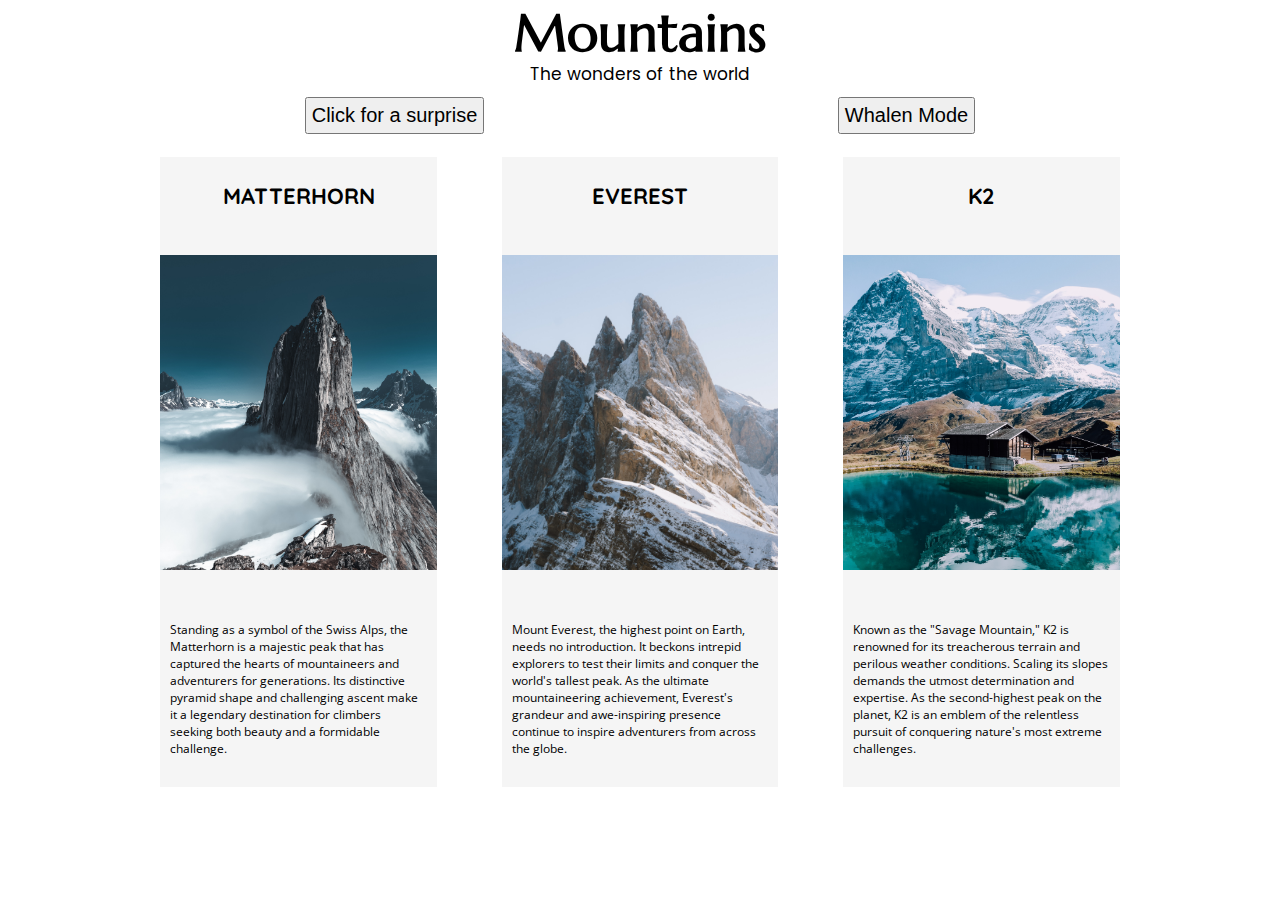
==== index.html @ fa4b0645 "g" ====
<html lang="en">
<head>
    <meta charset="UTF-8">
    <meta name="viewport" content="width=device-width, initial-scale=1.0">
    <link rel="stylesheet" href="style.css">
    <link rel="preconnect" href="https://fonts.googleapis.com">
<link rel="preconnect" href="https://fonts.gstatic.com" crossorigin>
<link rel="preconnect" href="https://fonts.googleapis.com">
<link rel="preconnect" href="https://fonts.gstatic.com" crossorigin>
<link rel="preconnect" href="https://fonts.googleapis.com">
<link rel="preconnect" href="https://fonts.gstatic.com" crossorigin>
<link href="https://fonts.googleapis.com/css2?family=Inter:wght@500&family=Marcellus&family=Open+Sans&family=Poppins:wght@200&family=Quicksand:wght@500&display=swap" rel="stylesheet">    <title>Document</title>
</head>
<body>
    <h1 id = "title" class="title">Mountains</h1>
    <p id = "sub" class = "sub">The wonders of the world</p>
    <div id = "container" class="container">
    <div onmouseover= "myMove('card1')" style = "top:50; left:0" id = "card1" class="card">
        <h3 class="card-title">Matterhorn</h3>
        <img id="img1"src="img/1.jpg" class= "card-img" alt="">
        <p class="card-p">Standing as a symbol of the Swiss Alps, the Matterhorn
           is a majestic peak that has captured the hearts of mountaineers and 
           adventurers for generations. Its distinctive pyramid shape and challenging 
           ascent make it a legendary destination for climbers seeking both beauty and a formidable challenge.</p>
    </div>

    <div id = "card2" onmouseover= "myMove('card2')" style = "top:50; left:0" class="card">
        <h3 class="card-title">Everest</h3>
        <img id="img2"src="img/2.jpg" class= "card-img" alt="">
        <p class="card-p">Mount Everest, the highest point on Earth, needs no introduction.
           It beckons intrepid explorers to test their limits and
           conquer the world's tallest peak. As the ultimate mountaineering achievement, Everest's grandeur and 
          awe-inspiring presence continue to inspire adventurers from across the globe.</p>
    </div>
    <div id="card3" onmouseover= "myMove('card3')" style = "top:50; left:0" class="card">
        <h3 class="card-title">K2</h3>
        <img id="img3"src="img/3.jpg" class= "card-img" alt="">
        <p class="card-p">Known as the "Savage Mountain," K2 is renowned for its treacherous
           terrain and perilous weather conditions. Scaling its slopes demands the utmost
            determination and expertise. As the second-highest peak on the planet, K2
           is an emblem of the relentless pursuit of conquering nature's most extreme challenges.</p>
    </div>

</div>
<div id = "container2">
<img style = "display:none; width:5%; height:5%;" id = "surprise-img" class = "surprise-img" src="img/WhalenMichael.jpg" alt="">
    <button id = "button1" onclick="surprise()" class="surpise">Click for a surprise</button>
    <button id = "button2" onclick="whalen()">Whalen Mode</button>
</div>
<script>
var id = null;
function myMove(elem1) {
    elem = document.getElementById(elem1);


    let isMouseHover = true
elem.addEventListener("mouseleave", function (event) {
  isMouseHover = false
  console.log(isMouseHover)
}, false);
elem.addEventListener("mouseover", function (event) {
  isMouseHover = true
  console.log(isMouseHover)
}, false);



    current_top = elem.style.top
    current_left = elem.style.left
var pos = 0;
  clearInterval(id);
  id = setInterval(frame, 10);
  function frame() {
    if (isMouseHover == false) {
      clearInterval(id);
    } else {
        console.log(pos)
      pos+= 2;

      elem.style.top = parseInt(current_top) + pos + 'px';
    //   elem.style.left = parseInt(current_left) + pos + 'px'; 
    }
  }
}
function surprise(){
  size = 5;
  document.getElementById("surprise-img").style.display = "block";
  document.getElementById("container").style.display = "none";
  document.getElementById("title").innerHTML = "Whalen";
  document.getElementById("sub").innerHTML = "The wonder of the world";
  document.getElementById("button1").style.display = "none";
  document.getElementById("button2").style.display = "none";
  setInterval(grow,5)
  function grow(){
    size += 4;
    document.getElementById("surprise-img").style.width = size + "%";
    document.getElementById("surprise-img").style.width = size + "%";

    if(size>120){
      clearInterval(grow)
    }
  }
}

function whalen(){
document.getElementById("img1").src = "img/WhalenMichael.jpg"
document.getElementById("img2").src = "img/WhalenMichael.jpg"
document.getElementById("img3").src = "img/WhalenMichael.jpg"

var elements = document.getElementsByClassName("card-title");

// change the innerHTML of each selected element
for (var i = 0; i < elements.length; i++) {
  elements[i].innerHTML = "Whalen";
}

elements = document.getElementsByClassName("card-p");

for (var i = 0; i < elements.length; i++) {
  elements[i].innerHTML = "Mr. Whalen, our HTML and CSS instructor, has an unmistakable passion for web design. He starts each class with a genuine enthusiasm, eager to share the latest trends in responsive design and user experience. His desk is a testament to his craft, adorned with stacks of well-worn web development books and sticky notes filled with CSS shorthand tips. Mr. Whalen's knack for simplifying complex concepts allows us to grasp HTML and CSS with ease, turning what could be a dry subject into an engaging journey of creativity. He often peppers his lectures with real-world examples of stunning websites, igniting our inspiration to create our own masterpieces.";
}

}
</script>
</body>
</html>
---- style.css ----
body,
html,
* {
    font-size: 10px;
    box-sizing: border-box;
    margin:0;
    padding: 0;
}


.card{
    position:relative;
    height: 70vh;
    width: 27%;
    display:flex;
    flex-direction: column;
    align-items: center;
    justify-content: space-around;
    margin: 1rem 0;
    transition-duration: 500ms;
    background-color: rgb(245, 245, 245);

}

.card-title{
    font-size: 2.2rem;
    margin:0.5rem 0;
    text-transform: uppercase;
    font-family: 'Quicksand', sans-serif;}
.sub{
    font-family: 'Poppins', sans-serif;
    font-size: 1.7rem;
    text-align: center;
    margin-top: -5px;
}
.title{
    font-family: 'Marcellus', serif;
    font-size: 5.2rem;
    text-align: center;
}
.card-img{
    height:50%;
    width:100%;
    object-fit: cover;
    object-position: 50% top;
    animation: mymove 1s 1;
}
@keyframes mymove {
    from {height: 0%;}
    to {height: 50%;}
  }
.card-p{
    font-size: 1.2rem;
    padding: 1rem;
    font-family: 'Open Sans', sans-serif;
}
.container, #container2{
    position:absolute;
    flex-flow: row wrap;
    left: 0;
    right: 0;
    display:flex;
    width:80vw;
    align-items: center;
    justify-content: space-around;
    margin: 1rem auto;

}



.surprise-img{
    display:hidden
}


@keyframes surprise {
    from {height: 0%;}
    to {height: 50%;}
  }

button{
    font-size: 2rem;
    padding:5px;
}

button:hover{
    cursor:pointer;
}
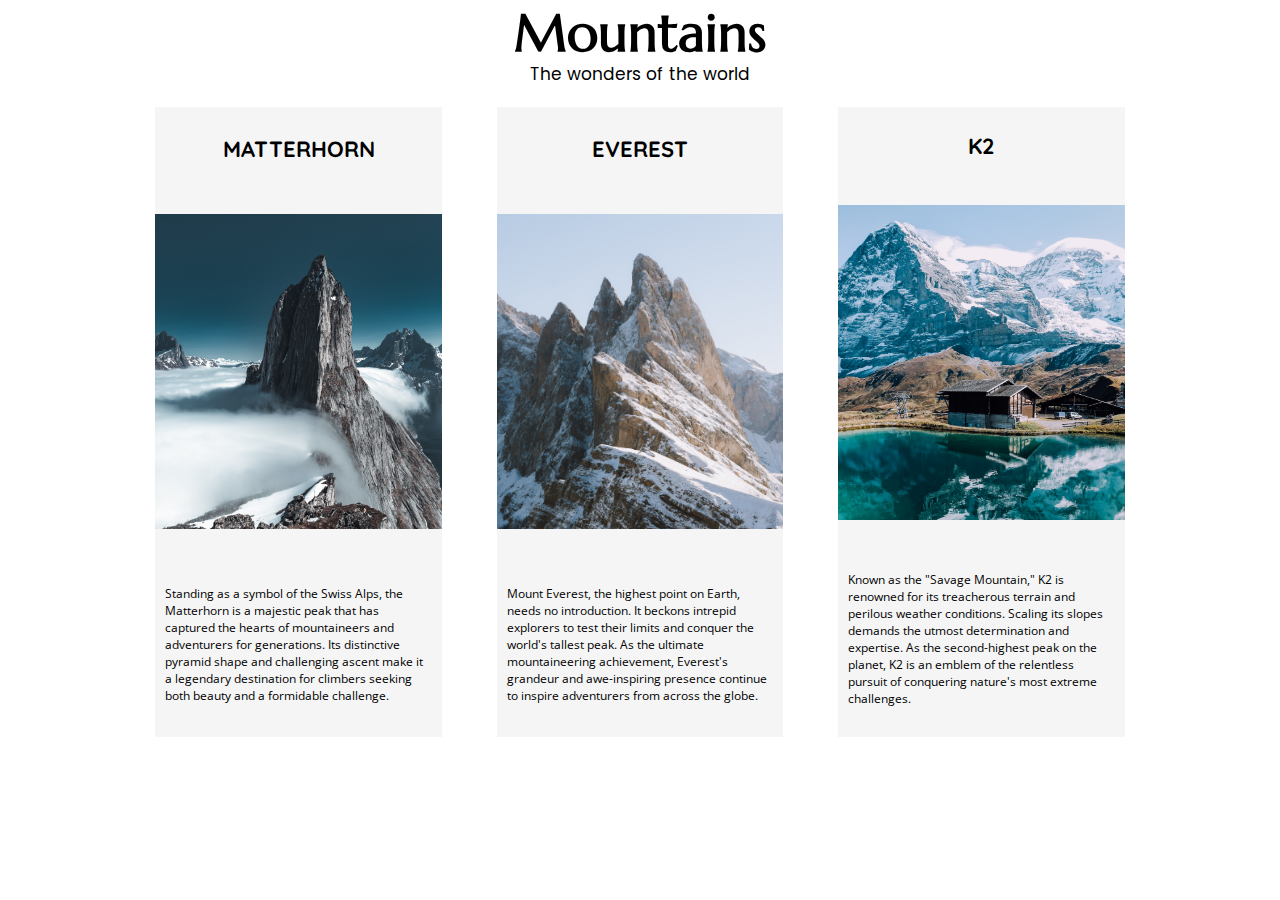
==== commit d4f431b2: "sdfs" ====
--- a/index.html
+++ b/index.html
@@ -15,40 +15,40 @@
     <h1 id = "title" class="title">Mountains</h1>
     <p id = "sub" class = "sub">The wonders of the world</p>
     <div id = "container" class="container">
-    <div onmouseover= "myMove('card1')" style = "top:50; left:0" id = "card1" class="card">
-        <h3 class="card-title">Matterhorn</h3>
-        <img id="img1"src="img/1.jpg" class= "card-img" alt="">
-        <p class="card-p">Standing as a symbol of the Swiss Alps, the Matterhorn
-           is a majestic peak that has captured the hearts of mountaineers and 
-           adventurers for generations. Its distinctive pyramid shape and challenging 
-           ascent make it a legendary destination for climbers seeking both beauty and a formidable challenge.</p>
-    </div>
+      <div id = "card1" class="card">
+          <h3 class="card-title">Matterhorn</h3>
+          <img id="img1"src="img/1.jpg" class= "card-img" alt="">
+          <p class="card-p">Standing as a symbol of the Swiss Alps, the Matterhorn
+            is a majestic peak that has captured the hearts of mountaineers and 
+            adventurers for generations. Its distinctive pyramid shape and challenging 
+            ascent make it a legendary destination for climbers seeking both beauty and a formidable challenge.</p>
+      </div>
 
-    <div id = "card2" onmouseover= "myMove('card2')" style = "top:50; left:0" class="card">
-        <h3 class="card-title">Everest</h3>
-        <img id="img2"src="img/2.jpg" class= "card-img" alt="">
-        <p class="card-p">Mount Everest, the highest point on Earth, needs no introduction.
-           It beckons intrepid explorers to test their limits and
-           conquer the world's tallest peak. As the ultimate mountaineering achievement, Everest's grandeur and 
-          awe-inspiring presence continue to inspire adventurers from across the globe.</p>
-    </div>
-    <div id="card3" onmouseover= "myMove('card3')" style = "top:50; left:0" class="card">
-        <h3 class="card-title">K2</h3>
-        <img id="img3"src="img/3.jpg" class= "card-img" alt="">
-        <p class="card-p">Known as the "Savage Mountain," K2 is renowned for its treacherous
-           terrain and perilous weather conditions. Scaling its slopes demands the utmost
-            determination and expertise. As the second-highest peak on the planet, K2
-           is an emblem of the relentless pursuit of conquering nature's most extreme challenges.</p>
-    </div>
+      <div id = "card2" class="card">
+          <h3 class="card-title">Everest</h3>
+          <img id="img2"src="img/2.jpg" class= "card-img" alt="">
+          <p class="card-p">Mount Everest, the highest point on Earth, needs no introduction.
+            It beckons intrepid explorers to test their limits and
+            conquer the world's tallest peak. As the ultimate mountaineering achievement, Everest's grandeur and 
+            awe-inspiring presence continue to inspire adventurers from across the globe.</p>
+      </div>
+      <div id="card3" class="card">
+          <h3 class="card-title">K2</h3>
+          <img id="img3"src="img/3.jpg" class= "card-img" alt="">
+          <p class="card-p">Known as the "Savage Mountain," K2 is renowned for its treacherous
+            terrain and perilous weather conditions. Scaling its slopes demands the utmost
+              determination and expertise. As the second-highest peak on the planet, K2
+            is an emblem of the relentless pursuit of conquering nature's most extreme challenges.</p>
+      </div>
 
 </div>
-<div id = "container2">
+<!-- <div id = "container2">
 <img style = "display:none; width:5%; height:5%;" id = "surprise-img" class = "surprise-img" src="img/WhalenMichael.jpg" alt="">
     <button id = "button1" onclick="surprise()" class="surpise">Click for a surprise</button>
     <button id = "button2" onclick="whalen()">Whalen Mode</button>
-</div>
+</div> -->
 <script>
-var id = null;
+/* var id = null;
 function myMove(elem1) {
     elem = document.getElementById(elem1);
 
@@ -81,7 +81,7 @@
     //   elem.style.left = parseInt(current_left) + pos + 'px'; 
     }
   }
-}
+} */
 function surprise(){
   size = 5;
   document.getElementById("surprise-img").style.display = "block";
--- a/style.css
+++ b/style.css
@@ -9,9 +9,8 @@
 
 
 .card{
-    position:relative;
     height: 70vh;
-    width: 27%;
+    width: 29%;
     display:flex;
     flex-direction: column;
     align-items: center;
@@ -55,12 +54,9 @@
     font-family: 'Open Sans', sans-serif;
 }
 .container, #container2{
-    position:absolute;
     flex-flow: row wrap;
-    left: 0;
-    right: 0;
     display:flex;
-    width:80vw;
+    width:90vw;
     align-items: center;
     justify-content: space-around;
     margin: 1rem auto;
@@ -86,4 +82,37 @@
 
 button:hover{
     cursor:pointer;
-}+}
+
+
+
+/* Extra small devices (phones, 600px and down) */
+@media only screen and (max-width: 600px) {
+    .card{
+        width:95%
+    }
+}
+
+/* Small devices (portrait tablets and large phones, 600px and up) */
+@media only screen and (min-width: 600px) {
+    .card{
+        width:95%
+    }
+}
+
+/* Medium devices (landscape tablets, 768px and up) */
+@media only screen and (min-width: 768px) {
+    .card{
+        width:45%
+    }
+}
+
+/* Large devices (laptops/desktops, 992px and up) */
+@media only screen and (min-width: 992px) {
+    .card{
+        width:28%
+    }
+    .container{
+        width:80%;
+    }
+}
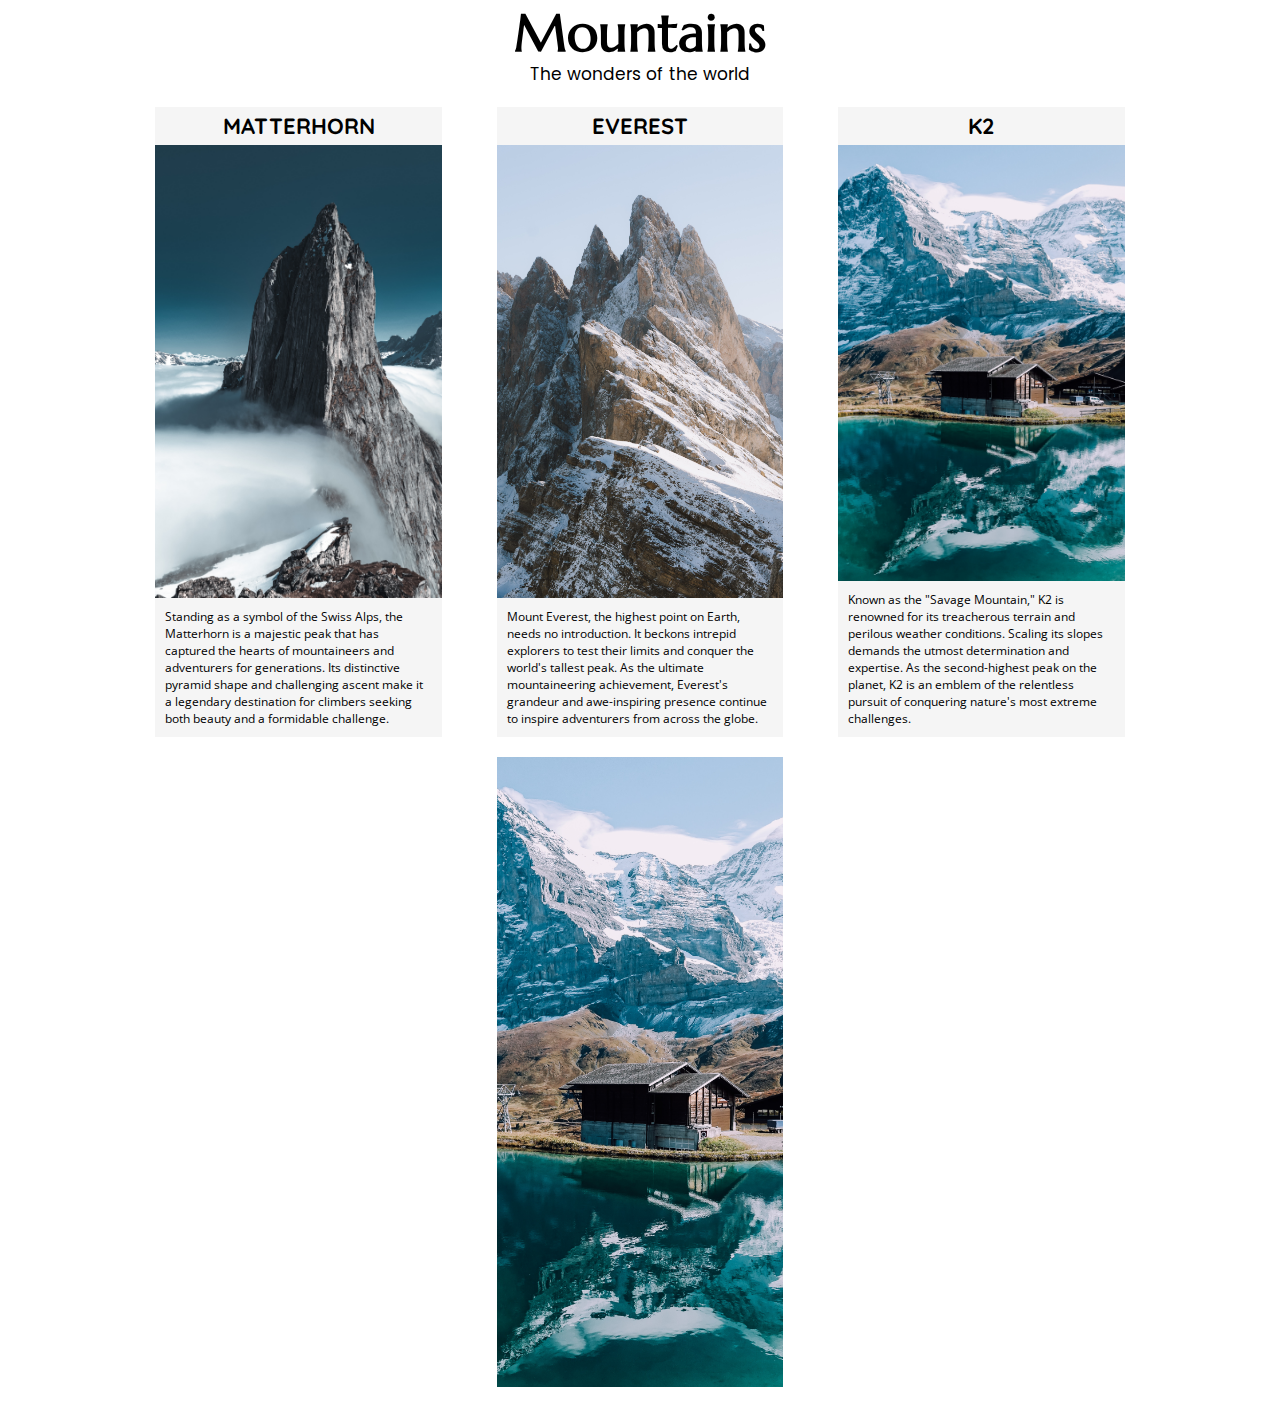
==== commit d998d2b1: "sdfdsf" ====
--- a/index.html
+++ b/index.html
@@ -41,6 +41,9 @@
             is an emblem of the relentless pursuit of conquering nature's most extreme challenges.</p>
       </div>
 
+      <div class="card">
+        <img id="img3"src="img/3.jpg" class= "card-img" alt="">
+      </div>
 </div>
 <!-- <div id = "container2">
 <img style = "display:none; width:5%; height:5%;" id = "surprise-img" class = "surprise-img" src="img/WhalenMichael.jpg" alt="">
--- a/style.css
+++ b/style.css
@@ -20,7 +20,9 @@
     background-color: rgb(245, 245, 245);
 
 }
-
+.card:hover{
+    filter:brightness(80%)
+}
 .card-title{
     font-size: 2.2rem;
     margin:0.5rem 0;
@@ -38,7 +40,7 @@
     text-align: center;
 }
 .card-img{
-    height:50%;
+    height:100%;
     width:100%;
     object-fit: cover;
     object-position: 50% top;
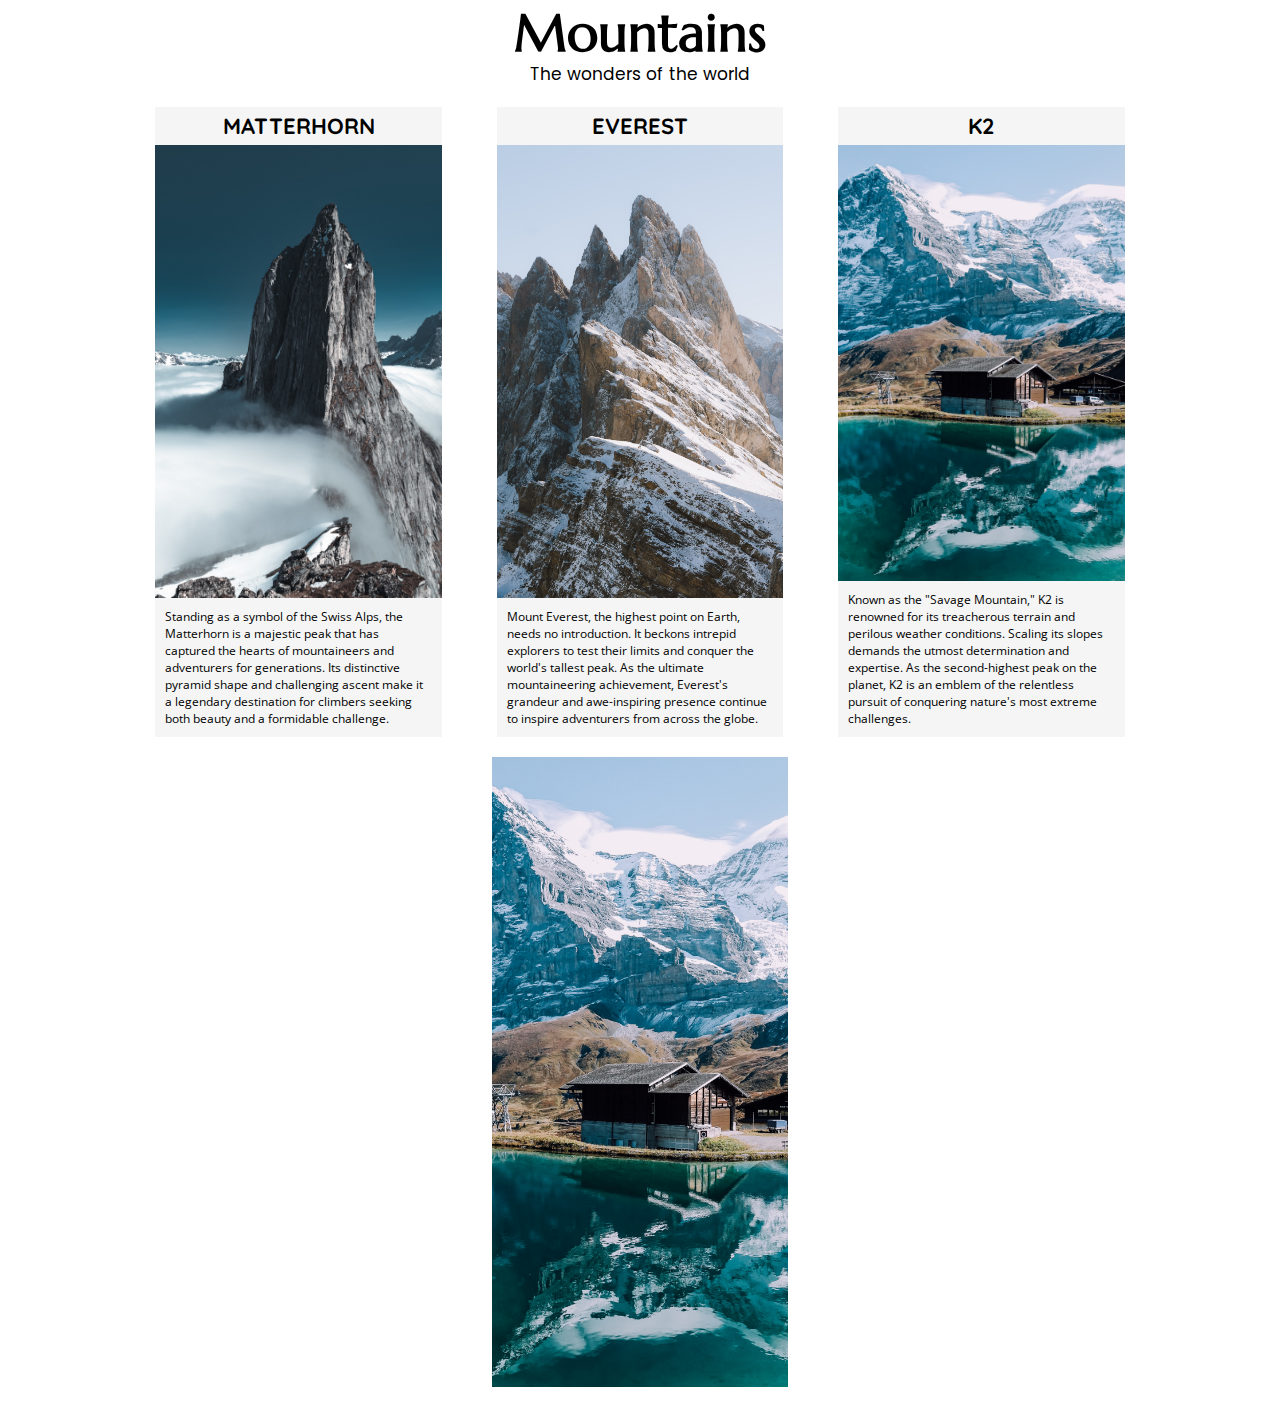
==== commit 8ff7f081: "dsfdsf" ====
--- a/index.html
+++ b/index.html
@@ -41,7 +41,7 @@
             is an emblem of the relentless pursuit of conquering nature's most extreme challenges.</p>
       </div>
 
-      <div class="card">
+      <div class="card3">
         <img id="img3"src="img/3.jpg" class= "card-img" alt="">
       </div>
 </div>
--- a/style.css
+++ b/style.css
@@ -118,3 +118,16 @@
         width:80%;
     }
 }
+
+
+.card3{
+    border-radius: 30px;
+    height: 70vh;
+    width: 29%;
+    display:flex;
+    flex-direction: column;
+    align-items: center;
+    justify-content: space-around;
+    margin: 1rem 0;
+    transition-duration: 500ms;
+}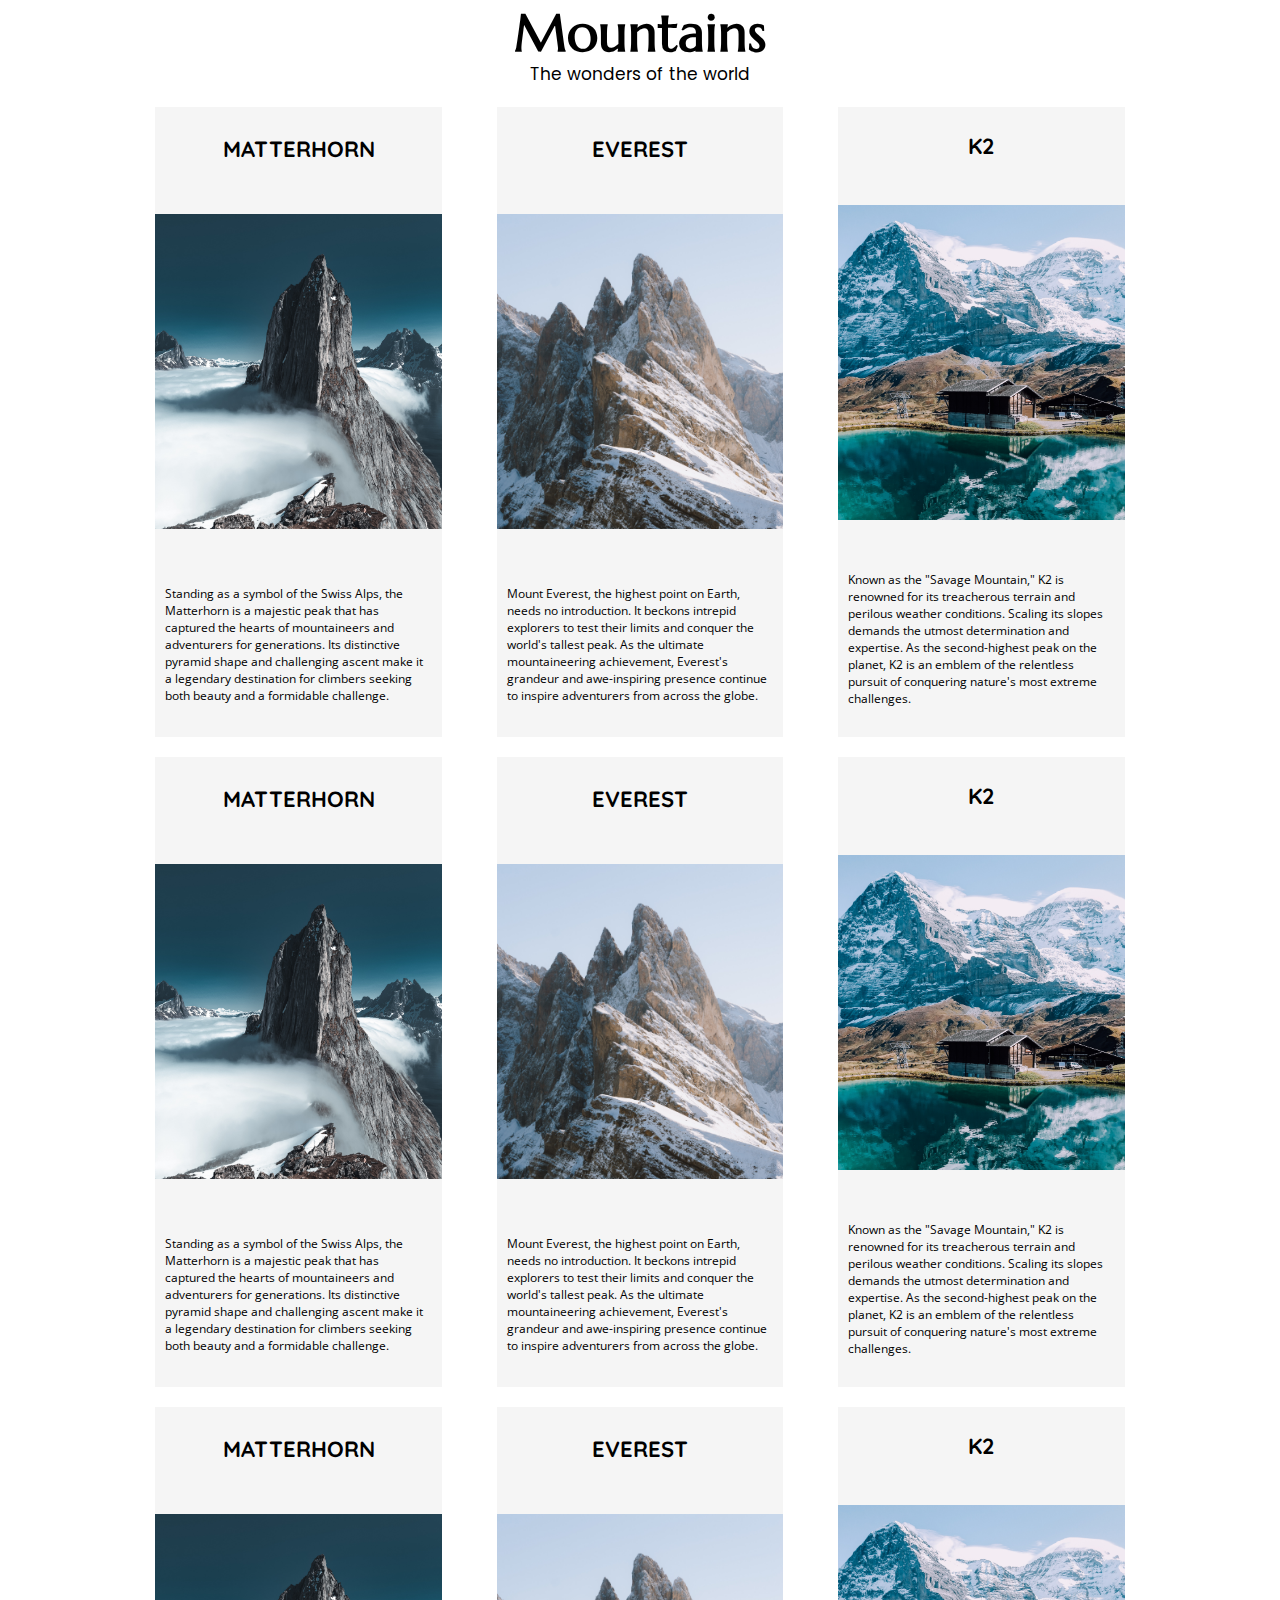
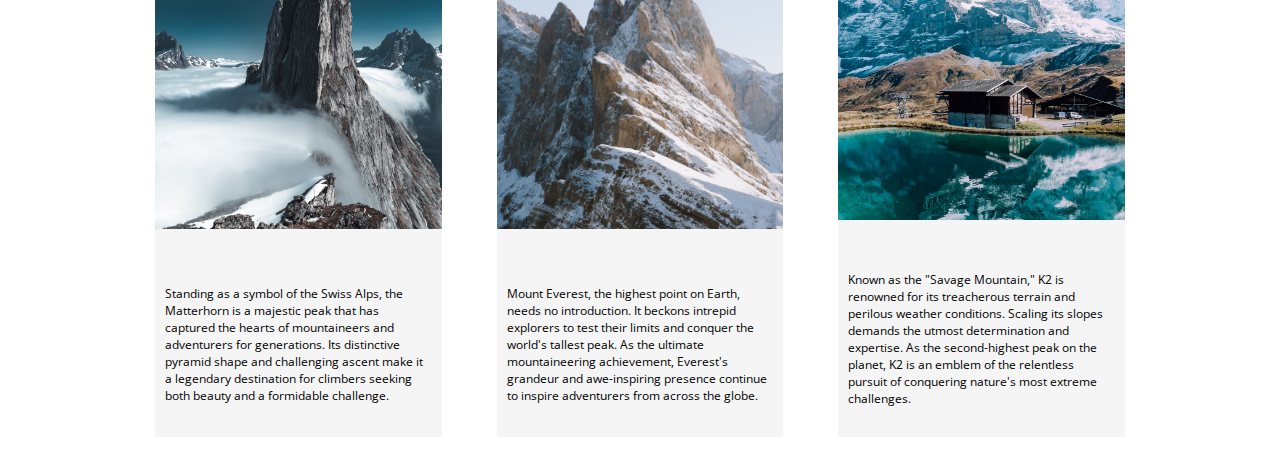
==== commit 30d8afbe: "sdafsdf" ====
--- a/index.html
+++ b/index.html
@@ -40,10 +40,58 @@
               determination and expertise. As the second-highest peak on the planet, K2
             is an emblem of the relentless pursuit of conquering nature's most extreme challenges.</p>
       </div>
+      <div id = "card1" class="card">
+        <h3 class="card-title">Matterhorn</h3>
+        <img id="img1"src="img/1.jpg" class= "card-img" alt="">
+        <p class="card-p">Standing as a symbol of the Swiss Alps, the Matterhorn
+          is a majestic peak that has captured the hearts of mountaineers and 
+          adventurers for generations. Its distinctive pyramid shape and challenging 
+          ascent make it a legendary destination for climbers seeking both beauty and a formidable challenge.</p>
+    </div>
 
-      <div class="card3">
+    <div id = "card2" class="card">
+        <h3 class="card-title">Everest</h3>
+        <img id="img2"src="img/2.jpg" class= "card-img" alt="">
+        <p class="card-p">Mount Everest, the highest point on Earth, needs no introduction.
+          It beckons intrepid explorers to test their limits and
+          conquer the world's tallest peak. As the ultimate mountaineering achievement, Everest's grandeur and 
+          awe-inspiring presence continue to inspire adventurers from across the globe.</p>
+    </div>
+    <div id="card3" class="card">
+        <h3 class="card-title">K2</h3>
         <img id="img3"src="img/3.jpg" class= "card-img" alt="">
-      </div>
+        <p class="card-p">Known as the "Savage Mountain," K2 is renowned for its treacherous
+          terrain and perilous weather conditions. Scaling its slopes demands the utmost
+            determination and expertise. As the second-highest peak on the planet, K2
+          is an emblem of the relentless pursuit of conquering nature's most extreme challenges.</p>
+    </div>
+
+    <div id = "card1" class="card">
+      <h3 class="card-title">Matterhorn</h3>
+      <img id="img1"src="img/1.jpg" class= "card-img" alt="">
+      <p class="card-p">Standing as a symbol of the Swiss Alps, the Matterhorn
+        is a majestic peak that has captured the hearts of mountaineers and 
+        adventurers for generations. Its distinctive pyramid shape and challenging 
+        ascent make it a legendary destination for climbers seeking both beauty and a formidable challenge.</p>
+  </div>
+
+  <div id = "card2" class="card">
+      <h3 class="card-title">Everest</h3>
+      <img id="img2"src="img/2.jpg" class= "card-img" alt="">
+      <p class="card-p">Mount Everest, the highest point on Earth, needs no introduction.
+        It beckons intrepid explorers to test their limits and
+        conquer the world's tallest peak. As the ultimate mountaineering achievement, Everest's grandeur and 
+        awe-inspiring presence continue to inspire adventurers from across the globe.</p>
+  </div>
+  <div id="card3" class="card">
+      <h3 class="card-title">K2</h3>
+      <img id="img3"src="img/3.jpg" class= "card-img" alt="">
+      <p class="card-p">Known as the "Savage Mountain," K2 is renowned for its treacherous
+        terrain and perilous weather conditions. Scaling its slopes demands the utmost
+          determination and expertise. As the second-highest peak on the planet, K2
+        is an emblem of the relentless pursuit of conquering nature's most extreme challenges.</p>
+  </div>
+
 </div>
 <!-- <div id = "container2">
 <img style = "display:none; width:5%; height:5%;" id = "surprise-img" class = "surprise-img" src="img/WhalenMichael.jpg" alt="">
--- a/style.css
+++ b/style.css
@@ -40,7 +40,7 @@
     text-align: center;
 }
 .card-img{
-    height:100%;
+    height:50%;
     width:100%;
     object-fit: cover;
     object-position: 50% top;
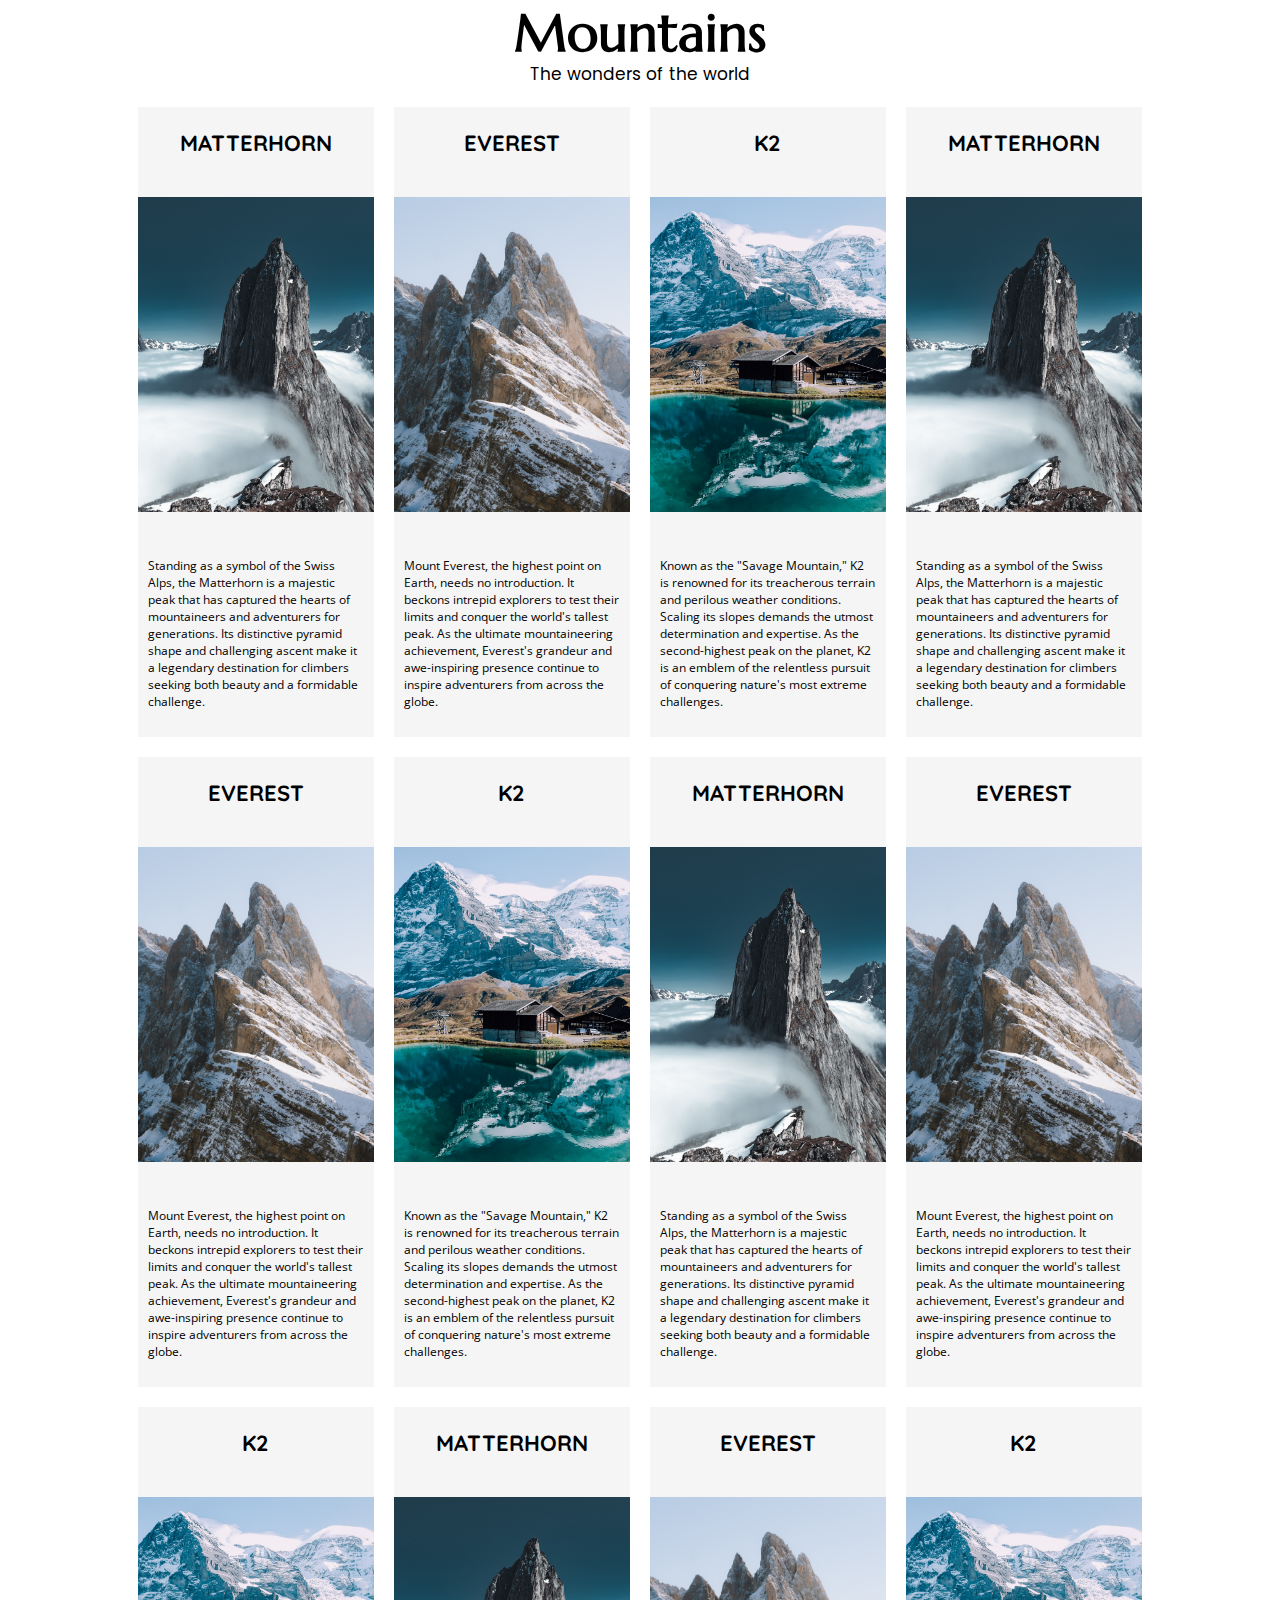
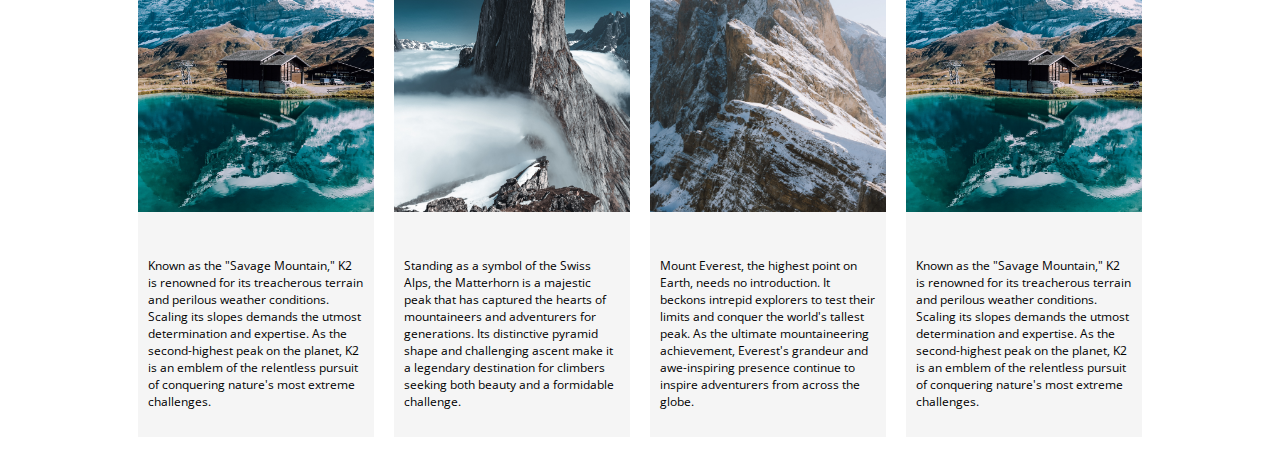
==== commit 508b6775: "sdf" ====
--- a/index.html
+++ b/index.html
@@ -91,7 +91,31 @@
           determination and expertise. As the second-highest peak on the planet, K2
         is an emblem of the relentless pursuit of conquering nature's most extreme challenges.</p>
   </div>
-
+  <div id = "card1" class="card">
+    <h3 class="card-title">Matterhorn</h3>
+    <img id="img1"src="img/1.jpg" class= "card-img" alt="">
+    <p class="card-p">Standing as a symbol of the Swiss Alps, the Matterhorn
+      is a majestic peak that has captured the hearts of mountaineers and 
+      adventurers for generations. Its distinctive pyramid shape and challenging 
+      ascent make it a legendary destination for climbers seeking both beauty and a formidable challenge.</p>
+</div>
+
+<div id = "card2" class="card">
+    <h3 class="card-title">Everest</h3>
+    <img id="img2"src="img/2.jpg" class= "card-img" alt="">
+    <p class="card-p">Mount Everest, the highest point on Earth, needs no introduction.
+      It beckons intrepid explorers to test their limits and
+      conquer the world's tallest peak. As the ultimate mountaineering achievement, Everest's grandeur and 
+      awe-inspiring presence continue to inspire adventurers from across the globe.</p>
+</div>
+<div id="card3" class="card">
+    <h3 class="card-title">K2</h3>
+    <img id="img3"src="img/3.jpg" class= "card-img" alt="">
+    <p class="card-p">Known as the "Savage Mountain," K2 is renowned for its treacherous
+      terrain and perilous weather conditions. Scaling its slopes demands the utmost
+        determination and expertise. As the second-highest peak on the planet, K2
+      is an emblem of the relentless pursuit of conquering nature's most extreme challenges.</p>
+</div>
 </div>
 <!-- <div id = "container2">
 <img style = "display:none; width:5%; height:5%;" id = "surprise-img" class = "surprise-img" src="img/WhalenMichael.jpg" alt="">
--- a/style.css
+++ b/style.css
@@ -105,14 +105,14 @@
 /* Medium devices (landscape tablets, 768px and up) */
 @media only screen and (min-width: 768px) {
     .card{
-        width:45%
+        width:23%
     }
 }
 
 /* Large devices (laptops/desktops, 992px and up) */
 @media only screen and (min-width: 992px) {
     .card{
-        width:28%
+        width:23%
     }
     .container{
         width:80%;
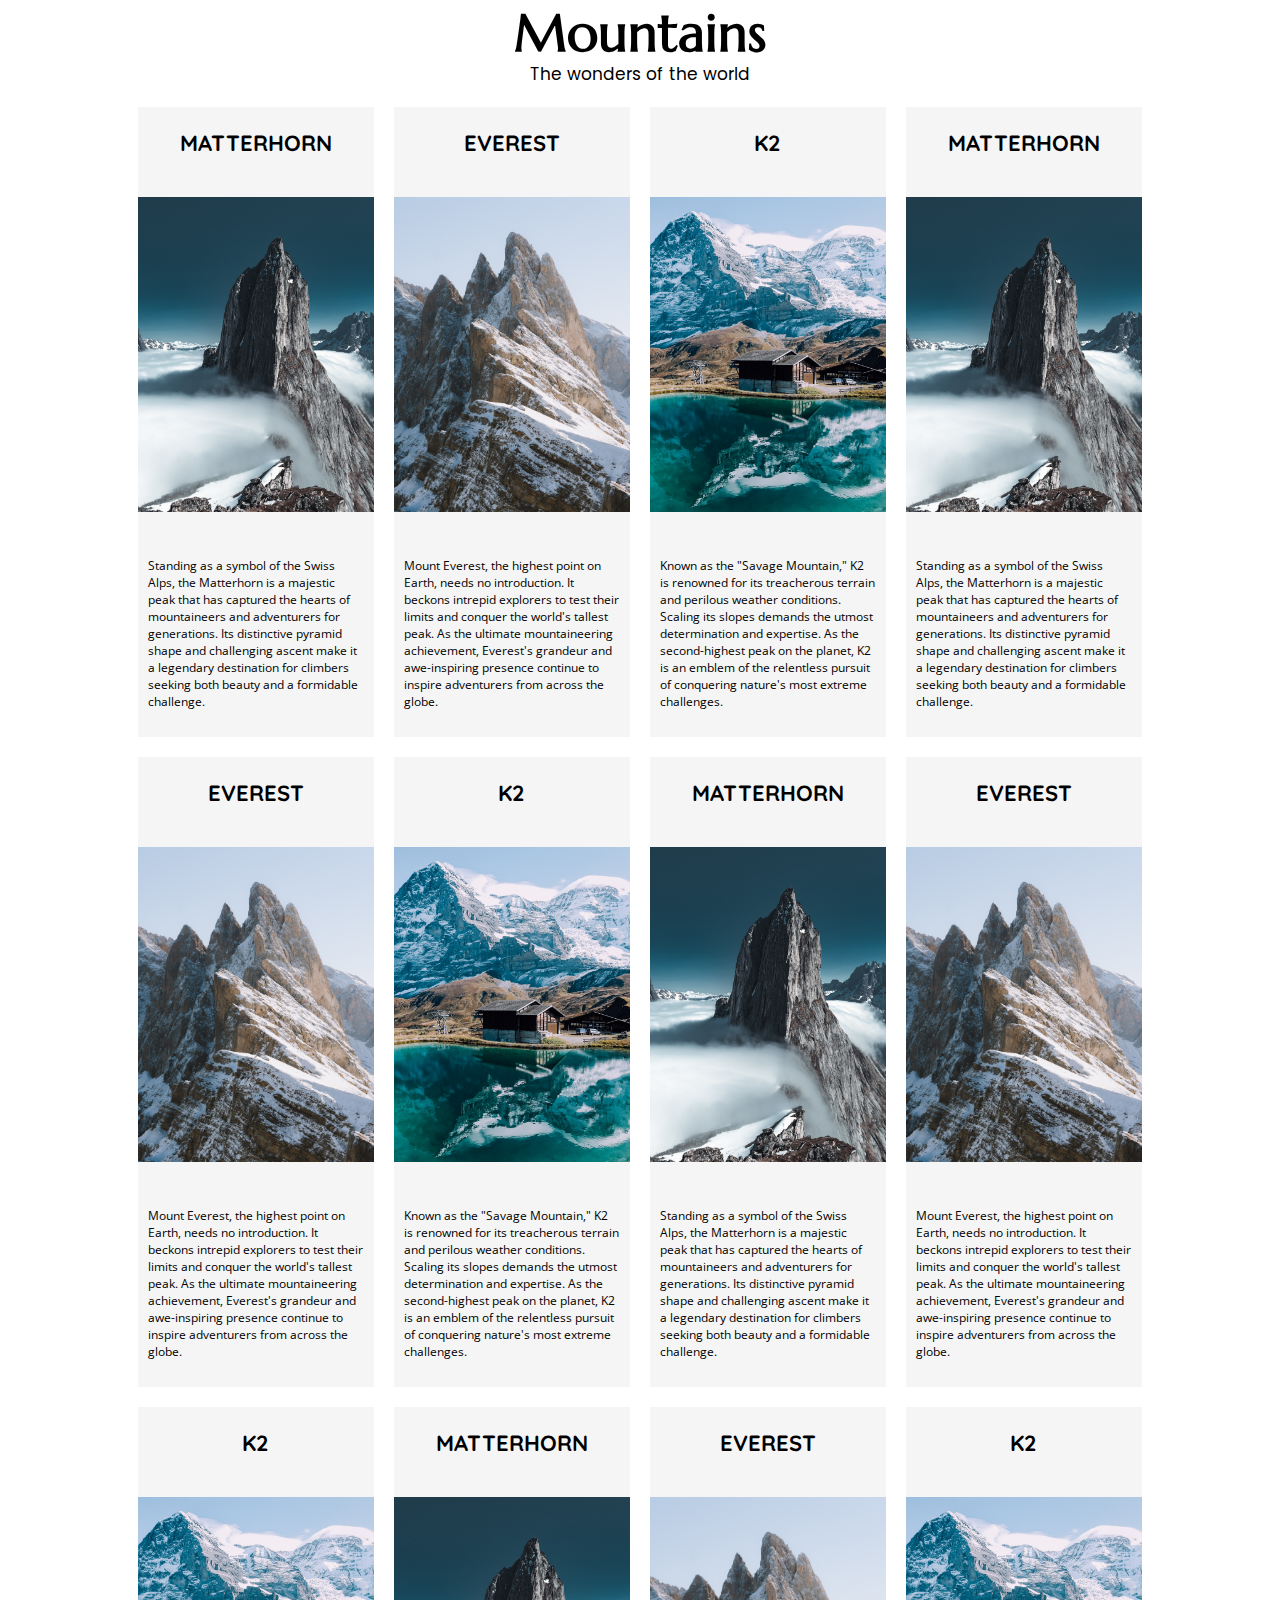
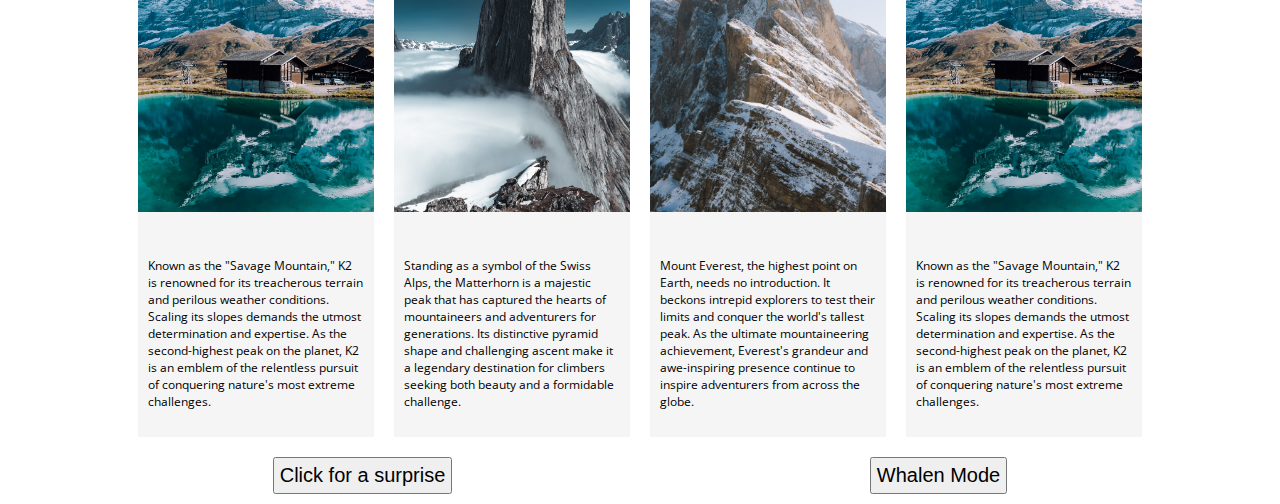
==== commit 3e89b6a2: "Update index.html" ====
--- a/index.html
+++ b/index.html
@@ -15,7 +15,7 @@
     <h1 id = "title" class="title">Mountains</h1>
     <p id = "sub" class = "sub">The wonders of the world</p>
     <div id = "container" class="container">
-      <div id = "card1" class="card">
+      <div onmouseover="close1(this)" onclick ="expand(this)" class="card">
           <h3 class="card-title">Matterhorn</h3>
           <img id="img1"src="img/1.jpg" class= "card-img" alt="">
           <p class="card-p">Standing as a symbol of the Swiss Alps, the Matterhorn
@@ -24,7 +24,7 @@
             ascent make it a legendary destination for climbers seeking both beauty and a formidable challenge.</p>
       </div>
 
-      <div id = "card2" class="card">
+      <div onmouseover="close1(this)" onclick ="expand(this)" class="card">
           <h3 class="card-title">Everest</h3>
           <img id="img2"src="img/2.jpg" class= "card-img" alt="">
           <p class="card-p">Mount Everest, the highest point on Earth, needs no introduction.
@@ -32,7 +32,7 @@
             conquer the world's tallest peak. As the ultimate mountaineering achievement, Everest's grandeur and 
             awe-inspiring presence continue to inspire adventurers from across the globe.</p>
       </div>
-      <div id="card3" class="card">
+      <div onmouseover="close1(this)" onclick ="expand(this)" class="card">
           <h3 class="card-title">K2</h3>
           <img id="img3"src="img/3.jpg" class= "card-img" alt="">
           <p class="card-p">Known as the "Savage Mountain," K2 is renowned for its treacherous
@@ -40,7 +40,7 @@
               determination and expertise. As the second-highest peak on the planet, K2
             is an emblem of the relentless pursuit of conquering nature's most extreme challenges.</p>
       </div>
-      <div id = "card1" class="card">
+      <div onmouseover="close1(this)" onclick ="expand(this)" class="card">
         <h3 class="card-title">Matterhorn</h3>
         <img id="img1"src="img/1.jpg" class= "card-img" alt="">
         <p class="card-p">Standing as a symbol of the Swiss Alps, the Matterhorn
@@ -49,7 +49,7 @@
           ascent make it a legendary destination for climbers seeking both beauty and a formidable challenge.</p>
     </div>
 
-    <div id = "card2" class="card">
+    <div onmouseover="close1(this)" onclick ="expand(this)" class="card">
         <h3 class="card-title">Everest</h3>
         <img id="img2"src="img/2.jpg" class= "card-img" alt="">
         <p class="card-p">Mount Everest, the highest point on Earth, needs no introduction.
@@ -57,7 +57,7 @@
           conquer the world's tallest peak. As the ultimate mountaineering achievement, Everest's grandeur and 
           awe-inspiring presence continue to inspire adventurers from across the globe.</p>
     </div>
-    <div id="card3" class="card">
+    <div onmouseover="close1(this)" onclick ="expand(this)" class="card">
         <h3 class="card-title">K2</h3>
         <img id="img3"src="img/3.jpg" class= "card-img" alt="">
         <p class="card-p">Known as the "Savage Mountain," K2 is renowned for its treacherous
@@ -66,7 +66,7 @@
           is an emblem of the relentless pursuit of conquering nature's most extreme challenges.</p>
     </div>
 
-    <div id = "card1" class="card">
+    <div onmouseover="close1(this)" onclick ="expand(this)" class="card">
       <h3 class="card-title">Matterhorn</h3>
       <img id="img1"src="img/1.jpg" class= "card-img" alt="">
       <p class="card-p">Standing as a symbol of the Swiss Alps, the Matterhorn
@@ -75,7 +75,7 @@
         ascent make it a legendary destination for climbers seeking both beauty and a formidable challenge.</p>
   </div>
 
-  <div id = "card2" class="card">
+  <div onmouseover="close1(this)" onclick ="expand(this)" class="card">
       <h3 class="card-title">Everest</h3>
       <img id="img2"src="img/2.jpg" class= "card-img" alt="">
       <p class="card-p">Mount Everest, the highest point on Earth, needs no introduction.
@@ -83,7 +83,7 @@
         conquer the world's tallest peak. As the ultimate mountaineering achievement, Everest's grandeur and 
         awe-inspiring presence continue to inspire adventurers from across the globe.</p>
   </div>
-  <div id="card3" class="card">
+  <div onmouseover="close1(this)" onclick ="expand(this)" class="card">
       <h3 class="card-title">K2</h3>
       <img id="img3"src="img/3.jpg" class= "card-img" alt="">
       <p class="card-p">Known as the "Savage Mountain," K2 is renowned for its treacherous
@@ -91,7 +91,7 @@
           determination and expertise. As the second-highest peak on the planet, K2
         is an emblem of the relentless pursuit of conquering nature's most extreme challenges.</p>
   </div>
-  <div id = "card1" class="card">
+  <div onmouseover="close1(this)" onclick ="expand(this)" class="card">
     <h3 class="card-title">Matterhorn</h3>
     <img id="img1"src="img/1.jpg" class= "card-img" alt="">
     <p class="card-p">Standing as a symbol of the Swiss Alps, the Matterhorn
@@ -100,7 +100,7 @@
       ascent make it a legendary destination for climbers seeking both beauty and a formidable challenge.</p>
 </div>
 
-<div id = "card2" class="card">
+<div onmouseover="close1(this)" onclick ="expand(this)" class="card">
     <h3 class="card-title">Everest</h3>
     <img id="img2"src="img/2.jpg" class= "card-img" alt="">
     <p class="card-p">Mount Everest, the highest point on Earth, needs no introduction.
@@ -108,7 +108,7 @@
       conquer the world's tallest peak. As the ultimate mountaineering achievement, Everest's grandeur and 
       awe-inspiring presence continue to inspire adventurers from across the globe.</p>
 </div>
-<div id="card3" class="card">
+<div onmouseover="close1(this)" onclick ="expand(this)" class="card">
     <h3 class="card-title">K2</h3>
     <img id="img3"src="img/3.jpg" class= "card-img" alt="">
     <p class="card-p">Known as the "Savage Mountain," K2 is renowned for its treacherous
@@ -117,11 +117,11 @@
       is an emblem of the relentless pursuit of conquering nature's most extreme challenges.</p>
 </div>
 </div>
-<!-- <div id = "container2">
+ <div id = "container2">
 <img style = "display:none; width:5%; height:5%;" id = "surprise-img" class = "surprise-img" src="img/WhalenMichael.jpg" alt="">
     <button id = "button1" onclick="surprise()" class="surpise">Click for a surprise</button>
     <button id = "button2" onclick="whalen()">Whalen Mode</button>
-</div> -->
+</div> 
 <script>
 /* var id = null;
 function myMove(elem1) {
@@ -178,10 +178,6 @@
 }
 
 function whalen(){
-document.getElementById("img1").src = "img/WhalenMichael.jpg"
-document.getElementById("img2").src = "img/WhalenMichael.jpg"
-document.getElementById("img3").src = "img/WhalenMichael.jpg"
-
 var elements = document.getElementsByClassName("card-title");
 
 // change the innerHTML of each selected element
@@ -189,12 +185,38 @@
   elements[i].innerHTML = "Whalen";
 }
 
+elements = document.getElementsByClassName("card-img")
+for (var i = 0; i < elements.length; i++) {
+  elements[i].src = "img/WhalenMichael.jpg";
+}
+
+
 elements = document.getElementsByClassName("card-p");
 
 for (var i = 0; i < elements.length; i++) {
   elements[i].innerHTML = "Mr. Whalen, our HTML and CSS instructor, has an unmistakable passion for web design. He starts each class with a genuine enthusiasm, eager to share the latest trends in responsive design and user experience. His desk is a testament to his craft, adorned with stacks of well-worn web development books and sticky notes filled with CSS shorthand tips. Mr. Whalen's knack for simplifying complex concepts allows us to grasp HTML and CSS with ease, turning what could be a dry subject into an engaging journey of creativity. He often peppers his lectures with real-world examples of stunning websites, igniting our inspiration to create our own masterpieces.";
 }
 
+}
+
+var old_el = ""
+function expand(el){
+  if(old_el != ""){
+    old_el.classList.remove("large")
+  }
+  old_el = el;
+  el.classList.add("large")
+}
+
+function close1(el){
+  if(old_el != el){
+    old_el.classList.remove("large")
+  } 
+  console.log("el")
+}
+
+function print(){
+  alert("test")
 }
 </script>
 </body>
--- a/style.css
+++ b/style.css
@@ -21,8 +21,11 @@
 
 }
 .card:hover{
-    filter:brightness(80%)
+    cursor:pointer;
+    scale: 103%; 
+    /* width:50%; */
 }
+
 .card-title{
     font-size: 2.2rem;
     margin:0.5rem 0;
@@ -55,6 +58,7 @@
     padding: 1rem;
     font-family: 'Open Sans', sans-serif;
 }
+
 .container, #container2{
     flex-flow: row wrap;
     display:flex;
@@ -130,4 +134,10 @@
     justify-content: space-around;
     margin: 1rem 0;
     transition-duration: 500ms;
+}
+
+.large{
+    width:50%;
+    object-position: 50%;
+
 }